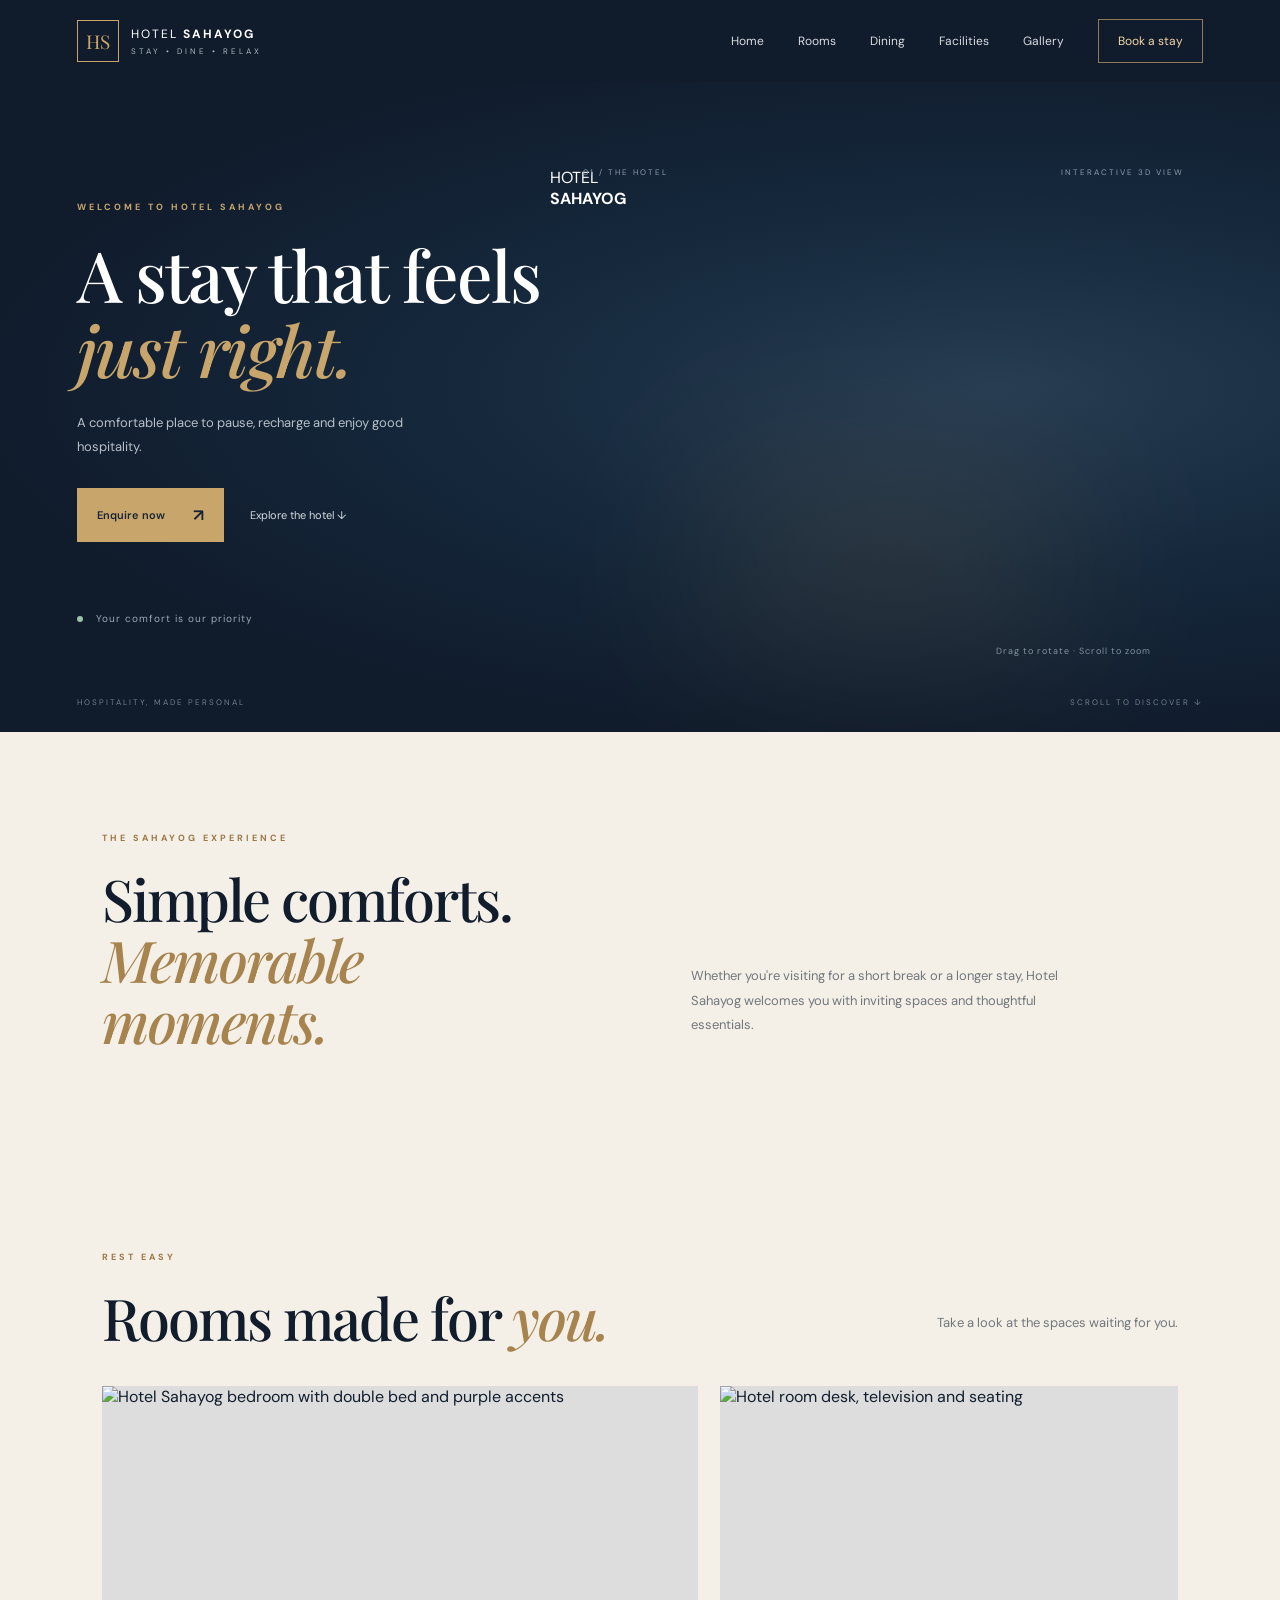
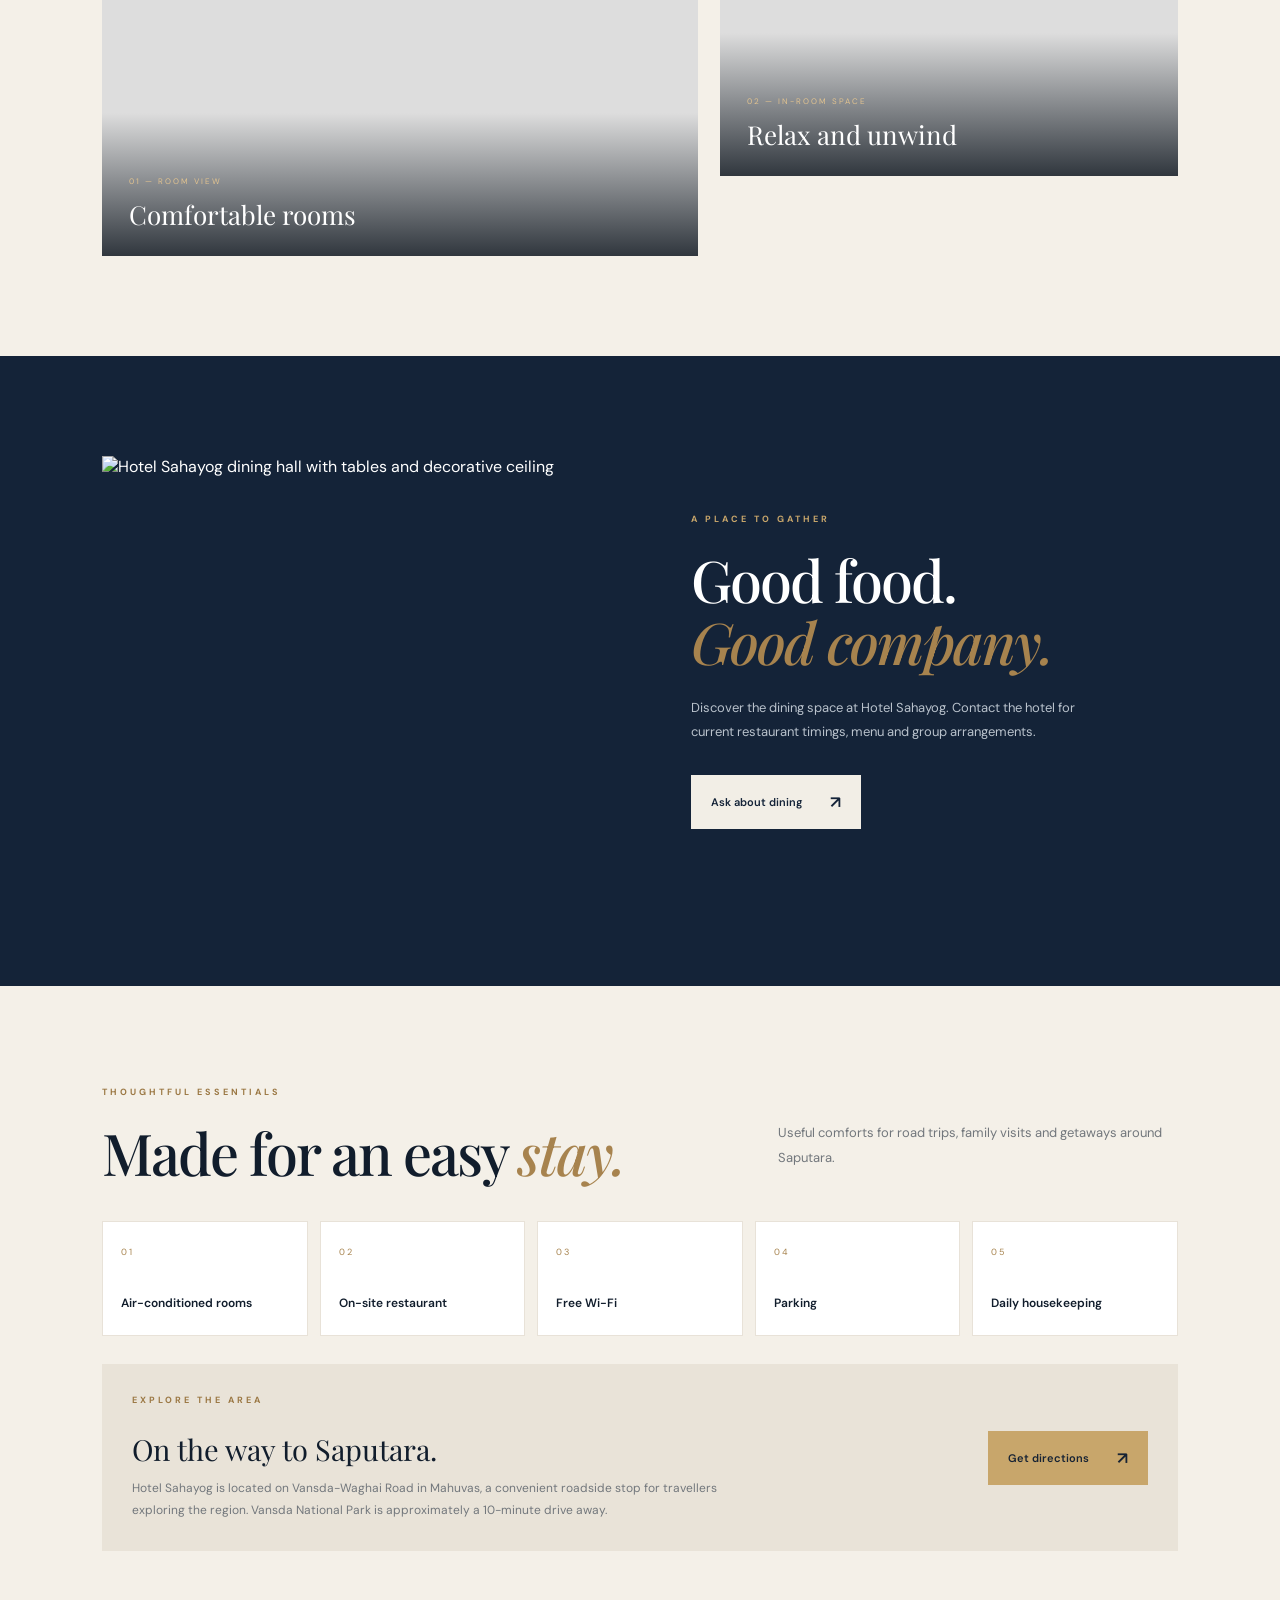
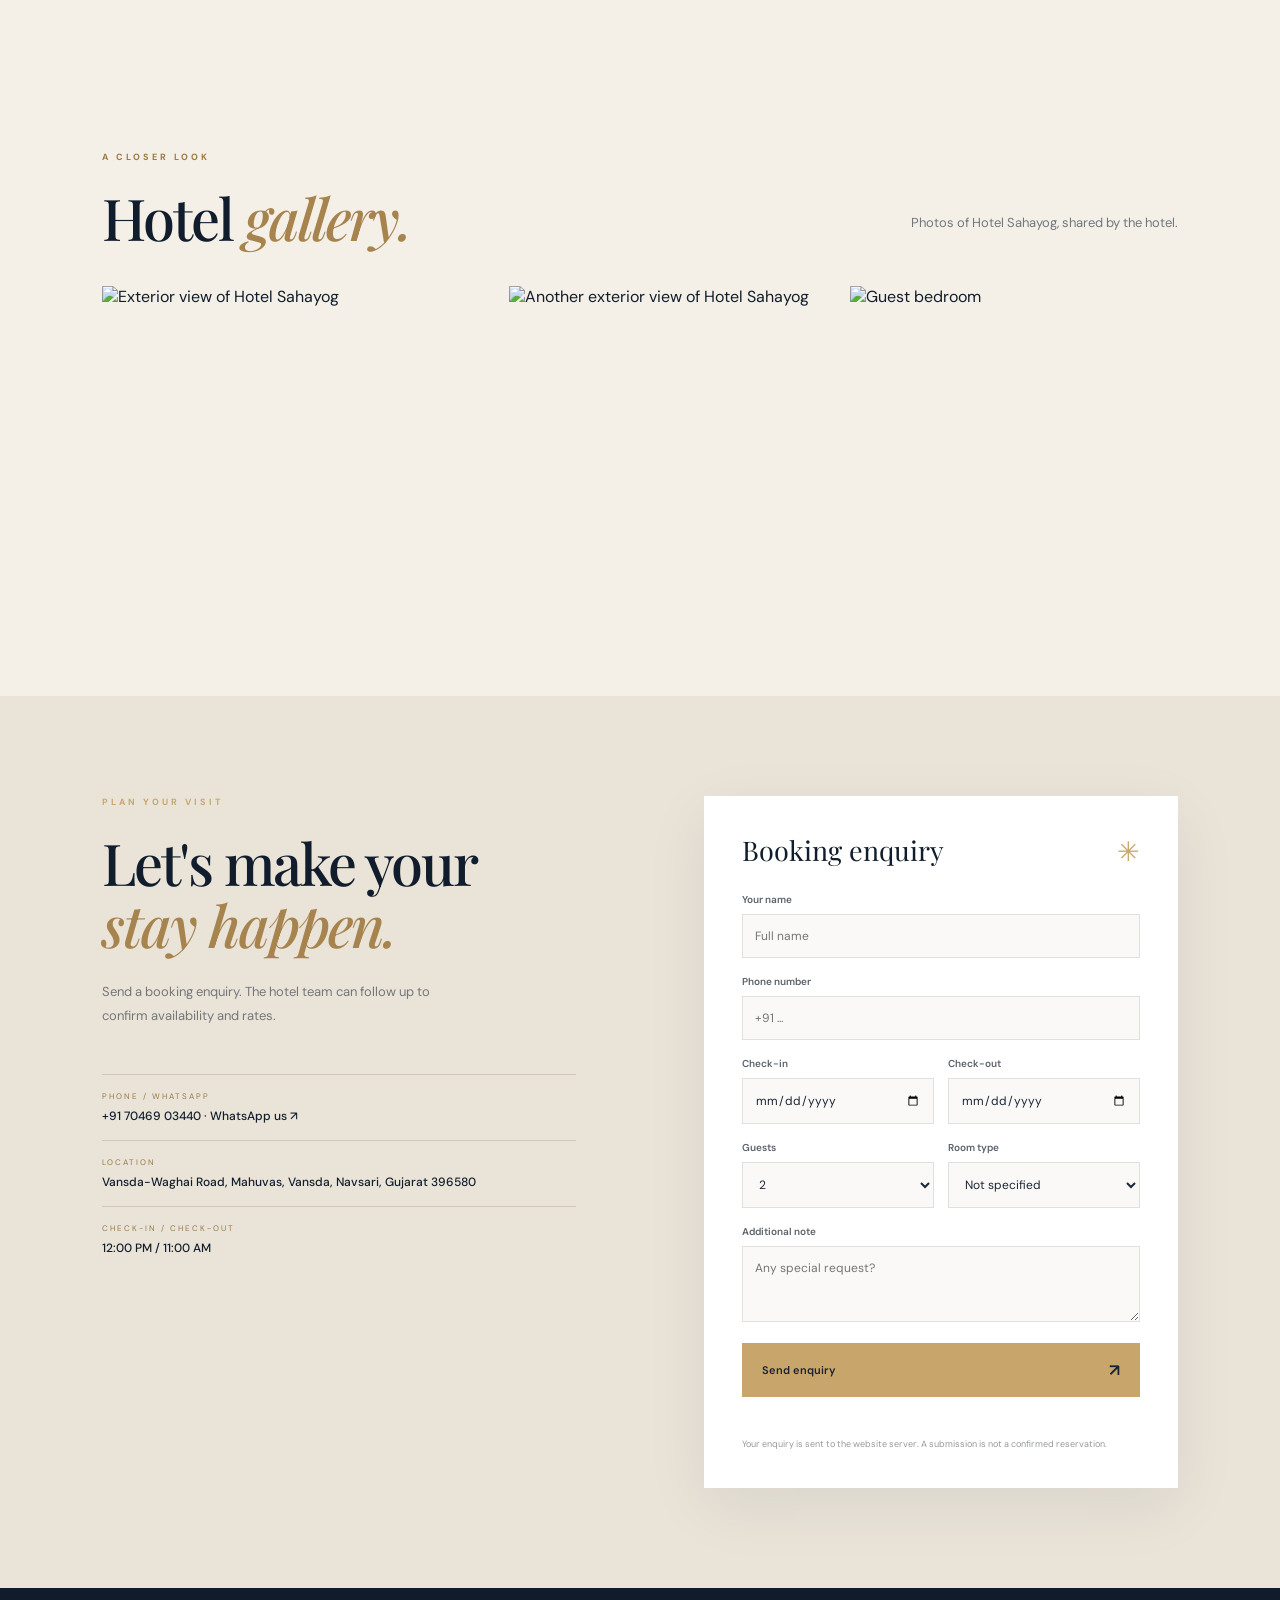
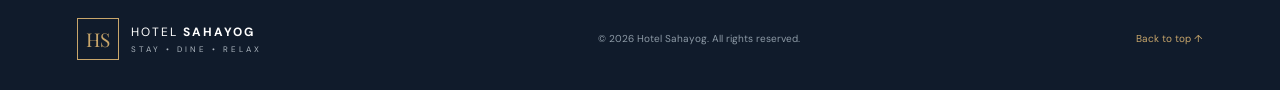
==== public/index.html @ 422ef431 "Add files via upload" ====
<!doctype html>
<html lang="en">
<head>
  <meta charset="utf-8">
  <meta name="viewport" content="width=device-width, initial-scale=1">
  <title>Hotel Sahayog | Comfortable Stay & Dining</title>
  <meta name="description" content="Discover Hotel Sahayog. Explore comfortable rooms, dining and hotel facilities, and send a booking enquiry.">
  <meta name="robots" content="index,follow">
  <meta name="theme-color" content="#101b2b">
  <link rel="canonical" href="https://YOUR-DOMAIN.example/">
  <link rel="stylesheet" href="/styles.css">
  <script type="application/ld+json">
  {
    "@context":"https://schema.org",
    "@type":"Hotel",
    "name":"Hotel Sahayog",
    "description":"Comfortable hotel stay and dining.",
    "url":"https://YOUR-DOMAIN.example/",
    "image":["https://YOUR-DOMAIN.example/images/hotel-front-1.jpg"],
    "telephone":"+917046903440",
    "address":{"@type":"PostalAddress","streetAddress":"Vansda-Waghai Road, Mahuvas","addressLocality":"Vansda, Navsari","postalCode":"396580","addressRegion":"Gujarat","addressCountry":"IN"}
  }
  </script>
</head>
<body>
<header class="topbar">
  <a class="brand" href="#home"><span class="brand-mark">HS</span><span>HOTEL <b>SAHAYOG</b><small>STAY • DINE • RELAX</small></span></a>
  <button class="menu-toggle" aria-label="Open navigation" id="menuToggle">☰</button>
  <nav id="nav"><a href="#home">Home</a><a href="#rooms">Rooms</a><a href="#dining">Dining</a><a href="#facilities">Facilities</a><a href="#gallery">Gallery</a><a class="nav-cta" href="#booking">Book a stay</a></nav>
</header>

<main>
<section class="hero" id="home">
  <div class="hero-copy">
    <p class="eyebrow">WELCOME TO HOTEL SAHAYOG</p>
    <h1>A stay that feels<br><em>just right.</em></h1>
    <p class="hero-sub">A comfortable place to pause, recharge and enjoy good hospitality.</p>
    <div class="hero-actions"><a class="button primary" href="#booking">Enquire now <span>↗</span></a><a class="text-link" href="#gallery">Explore the hotel ↓</a></div>
    <div class="hero-note"><span class="live-dot"></span> Your comfort is our priority</div>
  </div>
  <div class="scene-wrap">
    <div class="scene-label"><span>01 / THE HOTEL</span><span>INTERACTIVE 3D VIEW</span></div>
    <div id="hotel3d" aria-label="Interactive 3D-inspired hotel building illustration"></div>
    <div class="scene-hint">Drag to rotate · Scroll to zoom</div>
    <div class="scene-glow"></div>
  </div>
  <div class="hero-bottom"><span>HOSPITALITY, MADE PERSONAL</span><span>SCROLL TO DISCOVER ↓</span></div>
</section>

<section class="intro section">
  <div><p class="eyebrow dark">THE SAHAYOG EXPERIENCE</p><h2>Simple comforts.<br><em>Memorable moments.</em></h2></div>
  <p class="intro-text">Whether you're visiting for a short break or a longer stay, Hotel Sahayog welcomes you with inviting spaces and thoughtful essentials.</p>
</section>

<section class="rooms section" id="rooms">
  <div class="section-heading"><div><p class="eyebrow dark">REST EASY</p><h2>Rooms made for <em>you.</em></h2></div><p>Take a look at the spaces waiting for you.</p></div>
  <div class="room-grid">
    <article class="room-card large"><img src="/images/bedroom.jpg" alt="Hotel Sahayog bedroom with double bed and purple accents"><div class="room-caption"><span>01 — ROOM VIEW</span><h3>Comfortable rooms</h3></div></article>
    <article class="room-card"><img src="/images/room-desk.jpg" alt="Hotel room desk, television and seating"><div class="room-caption"><span>02 — IN-ROOM SPACE</span><h3>Relax and unwind</h3></div></article>
  </div>
</section>

<section class="dining section" id="dining">
  <div class="dining-image"><img src="/images/restaurant.jpg" alt="Hotel Sahayog dining hall with tables and decorative ceiling"></div>
  <div class="dining-copy"><p class="eyebrow">A PLACE TO GATHER</p><h2>Good food.<br><em>Good company.</em></h2><p>Discover the dining space at Hotel Sahayog. Contact the hotel for current restaurant timings, menu and group arrangements.</p><a class="button light" href="#booking">Ask about dining <span>↗</span></a></div>
</section>

<section class="amenities section" id="facilities">
  <div class="section-heading"><div><p class="eyebrow dark">THOUGHTFUL ESSENTIALS</p><h2>Made for an easy <em>stay.</em></h2></div><p>Useful comforts for road trips, family visits and getaways around Saputara.</p></div>
  <div class="amenity-grid">
    <div class="amenity"><span>01</span><b>Air-conditioned rooms</b></div>
    <div class="amenity"><span>02</span><b>On-site restaurant</b></div>
    <div class="amenity"><span>03</span><b>Free Wi-Fi</b></div>
    <div class="amenity"><span>04</span><b>Parking</b></div>
    <div class="amenity"><span>05</span><b>Daily housekeeping</b></div>
  </div>
  <div class="nearby-note"><div><p class="eyebrow dark">EXPLORE THE AREA</p><h3>On the way to Saputara.</h3><p>Hotel Sahayog is located on Vansda-Waghai Road in Mahuvas, a convenient roadside stop for travellers exploring the region. Vansda National Park is approximately a 10-minute drive away.</p></div><a class="button primary" href="https://www.google.com/maps/search/?api=1&query=Hotel+Sahyog+Mahuvas+Vansda+Navsari+Gujarat" target="_blank" rel="noopener">Get directions <span>↗</span></a></div>
</section>

<section class="gallery section" id="gallery">
  <div class="section-heading"><div><p class="eyebrow dark">A CLOSER LOOK</p><h2>Hotel <em>gallery.</em></h2></div><p>Photos of Hotel Sahayog, shared by the hotel.</p></div>
  <div class="gallery-grid">
    <img src="/images/hotel-front-1.jpg" alt="Exterior view of Hotel Sahayog">
    <img src="/images/hotel-front-2.jpg" alt="Another exterior view of Hotel Sahayog">
    <img src="/images/bedroom.jpg" alt="Guest bedroom">
  </div>
</section>

<section class="booking section" id="booking">
  <div class="booking-copy"><p class="eyebrow">PLAN YOUR VISIT</p><h2>Let's make your<br><em>stay happen.</em></h2><p>Send a booking enquiry. The hotel team can follow up to confirm availability and rates.</p><div class="contact-line"><span>PHONE / WHATSAPP</span><b><a href="tel:+917046903440">+91 70469 03440</a> · <a href="https://wa.me/917046903440" target="_blank" rel="noopener">WhatsApp us ↗</a></b></div><div class="contact-line"><span>LOCATION</span><b>Vansda-Waghai Road, Mahuvas, Vansda, Navsari, Gujarat 396580</b></div><div class="contact-line"><span>CHECK-IN / CHECK-OUT</span><b>12:00 PM / 11:00 AM</b></div></div>
  <form id="bookingForm" class="booking-form">
    <div class="form-title">Booking enquiry <span>✳</span></div>
    <label>Your name<input name="name" required placeholder="Full name" autocomplete="name"></label>
    <label>Phone number<input name="phone" required placeholder="+91 ..." autocomplete="tel"></label>
    <div class="form-row"><label>Check-in<input type="date" name="checkin" required></label><label>Check-out<input type="date" name="checkout" required></label></div>
    <div class="form-row"><label>Guests<select name="guests"><option>1</option><option selected>2</option><option>3</option><option>4</option><option>5</option><option>6</option></select></label><label>Room type<select name="room"><option>Not specified</option><option>Standard room</option><option>Deluxe room</option><option>Family room</option></select></label></div>
    <label>Additional note<textarea name="note" rows="3" placeholder="Any special request?"></textarea></label>
    <button class="button primary submit" type="submit">Send enquiry <span>↗</span></button>
    <p class="form-status" id="formStatus" role="status"></p>
    <small>Your enquiry is sent to the website server. A submission is not a confirmed reservation.</small>
  </form>
</section>
</main>
<footer><a class="brand footer-brand" href="#home"><span class="brand-mark">HS</span><span>HOTEL <b>SAHAYOG</b><small>STAY • DINE • RELAX</small></span></a><p>© <span id="year"></span> Hotel Sahayog. All rights reserved.</p><a href="#home">Back to top ↑</a></footer>
<script src="https://cdnjs.cloudflare.com/ajax/libs/three.js/r152/three.min.js"></script>
<script src="/app.js"></script>
</body>
</html>
---- styles.css ----
@import url('https://fonts.googleapis.com/css2?family=DM+Sans:wght@400;500;600;700&family=Playfair+Display:ital,wght@0,500;0,600;0,700;1,500;1,600&display=swap');
:root{--ink:#111d2c;--cream:#f4f0e8;--gold:#c8a66b;--muted:#8e9297;--white:#fff}
*{box-sizing:border-box}html{scroll-behavior:smooth}body{margin:0;background:var(--cream);color:var(--ink);font-family:'DM Sans',sans-serif}a{color:inherit;text-decoration:none}.topbar{height:82px;padding:0 6vw;display:flex;align-items:center;justify-content:space-between;background:#101b2b;color:white;position:relative;z-index:5}.brand{display:flex;align-items:center;gap:12px;font-size:12px;letter-spacing:2px}.brand-mark{width:42px;height:42px;border:1px solid var(--gold);display:grid;place-items:center;color:var(--gold);font-family:'Playfair Display';font-size:19px;letter-spacing:0}.brand small{display:block;color:#aeb7c0;font-size:8px;letter-spacing:3px;margin-top:4px}nav{display:flex;align-items:center;gap:34px;font-size:12px;color:#d8dce1}nav a:hover{color:var(--gold)}.nav-cta{padding:13px 19px;border:1px solid #8f7957;color:#f2d7a7}.menu-toggle{display:none;background:none;color:white;border:0;font-size:24px}
.hero{min-height:650px;background:radial-gradient(ellipse at 78% 47%,#263c52 0,#15283c 38%,#101b2b 75%);color:white;position:relative;display:grid;grid-template-columns:42% 58%;padding:85px 6vw 75px;overflow:hidden}.hero-copy{z-index:2;padding-top:34px}.eyebrow{font-size:9px;letter-spacing:3px;color:var(--gold);font-weight:700;margin:0 0 24px}.hero h1,.section h2{font-family:'Playfair Display',serif;font-weight:500;font-size:clamp(45px,5.5vw,76px);line-height:1.06;letter-spacing:-2px;margin:0}.hero h1 em,.section h2 em{font-weight:500;color:var(--gold)}.hero-sub{color:#b7c0c9;max-width:350px;line-height:1.8;font-size:13px;margin:25px 0 30px}.hero-actions{display:flex;align-items:center;gap:26px}.button{display:inline-flex;align-items:center;justify-content:space-between;gap:28px;padding:16px 20px;font:600 11px 'DM Sans';border:0;cursor:pointer}.primary{background:var(--gold);color:#172334}.button span{font-size:17px}.text-link{font-size:11px;color:#d5dce2}.hero-note{font-size:10px;color:#9ba9b6;margin-top:70px;letter-spacing:1px}.live-dot{display:inline-block;width:6px;height:6px;border-radius:50%;background:#9dc4a7;margin-right:9px}.scene-wrap{position:relative;min-height:430px}.scene-label{position:absolute;top:0;left:5%;right:3%;display:flex;justify-content:space-between;font-size:8px;letter-spacing:2px;color:#8e9cab;z-index:2}#hotel3d{height:420px;width:100%;cursor:grab;position:relative;z-index:1}#hotel3d:active{cursor:grabbing}.scene-hint{position:absolute;bottom:0;right:8%;font-size:9px;color:#8293a3;letter-spacing:1px}.scene-glow{position:absolute;width:350px;height:160px;bottom:20px;left:25%;background:#b38c55;filter:blur(90px);opacity:.17}.hero-bottom{position:absolute;bottom:25px;left:6vw;right:6vw;display:flex;justify-content:space-between;font-size:8px;letter-spacing:2px;color:#718091}.section{padding:100px 8vw}.intro{display:grid;grid-template-columns:1fr 1fr;align-items:end;gap:8vw}.dark{color:#9b7844}.section h2{font-size:clamp(39px,4.5vw,60px)}.section h2 em{color:#a7834e}.intro-text,.section-heading>p{font-size:13px;line-height:1.9;color:#72777c;max-width:400px}.section-heading{display:flex;justify-content:space-between;align-items:end;margin-bottom:38px}.room-grid{display:grid;grid-template-columns:1.3fr 1fr;gap:22px}.room-card{position:relative;height:390px;overflow:hidden;background:#ddd}.room-card.large{height:470px}.room-card img,.dining-image img,.gallery-grid img{width:100%;height:100%;object-fit:cover;display:block;transition:transform .7s}.room-card:hover img,.gallery-grid img:hover{transform:scale(1.035)}.room-caption{position:absolute;bottom:0;left:0;right:0;padding:55px 27px 24px;color:white;background:linear-gradient(transparent,rgba(5,13,22,.8))}.room-caption span{font-size:8px;letter-spacing:2px;color:#e2c38f}.room-caption h3{font:26px 'Playfair Display';margin:8px 0 0}.dining{background:#142338;color:white;display:grid;grid-template-columns:1fr 1fr;gap:8vw;align-items:center}.dining-image{height:430px;overflow:hidden}.dining-copy p:not(.eyebrow){color:#b9c2cc;font-size:13px;line-height:1.9;max-width:390px;margin:24px 0 30px}.light{background:#f2eee6;color:#142338}.gallery-grid{display:grid;grid-template-columns:1.2fr 1fr 1fr;gap:14px;height:310px}.gallery-grid img{min-width:0}.booking{background:#e9e3d8;display:grid;grid-template-columns:1fr 1fr;gap:10vw}.booking-copy>p:not(.eyebrow){color:#74777a;font-size:13px;line-height:1.9;max-width:360px;margin:25px 0 45px}.contact-line{border-top:1px solid #d0c7b9;padding:16px 0;display:flex;flex-direction:column;gap:7px}.contact-line span{font-size:8px;letter-spacing:2px;color:#987849}.contact-line b{font-size:12px;font-weight:500}.booking-form{background:#fff;padding:36px 38px;box-shadow:0 18px 60px #17233412}.form-title{font:27px 'Playfair Display';margin-bottom:25px}.form-title span{float:right;color:var(--gold)}label{display:block;font-size:10px;font-weight:600;color:#5b626a;margin:0 0 17px}input,select,textarea{display:block;width:100%;margin-top:8px;border:1px solid #e2e0dc;background:#faf9f7;padding:13px 12px;font:12px 'DM Sans';color:#1b2736;border-radius:0}input:focus,select:focus,textarea:focus{outline:1px solid #b28c54}.form-row{display:grid;grid-template-columns:1fr 1fr;gap:14px}.submit{width:100%;margin-top:4px}.booking-form small{display:block;color:#96999c;font-size:9px;line-height:1.6;margin-top:13px}.form-status{font-size:11px;min-height:16px;color:#3f7650}footer{background:#101b2b;color:#c1c8d0;padding:30px 6vw;display:flex;align-items:center;justify-content:space-between;font-size:10px}footer>p{color:#8d9aa6}.footer-brand{color:white}footer>a:last-child{color:var(--gold)}
@media(max-width:760px){.topbar{height:70px;padding:0 5vw}.menu-toggle{display:block}nav{display:none;position:absolute;top:70px;left:0;right:0;background:#101b2b;padding:20px 6vw 28px;flex-direction:column;align-items:flex-start;gap:20px}nav.open{display:flex}.hero{padding:58px 6vw 65px;display:flex;flex-direction:column;min-height:auto}.hero-copy{padding:0}.hero h1{font-size:56px}.hero-note{margin-top:35px}.scene-wrap{min-height:330px;margin-top:40px}#hotel3d{height:310px}.hero-bottom{font-size:7px}.section{padding:70px 6vw}.intro,.dining,.booking{grid-template-columns:1fr;gap:35px}.intro{align-items:start}.section-heading{display:block}.section-heading>p{margin-top:18px}.room-grid{grid-template-columns:1fr}.room-card,.room-card.large{height:340px}.dining-image{height:300px}.gallery-grid{height:auto;grid-template-columns:1fr 1fr}.gallery-grid img{height:180px}.gallery-grid img:first-child{grid-column:span 2;height:220px}.booking-form{padding:27px 20px}footer{gap:18px;flex-wrap:wrap}footer>p{order:3;width:100%;margin:0}}

.amenity-grid{display:grid;grid-template-columns:repeat(5,1fr);gap:12px;margin-top:35px}
.amenity{background:#fff;padding:24px 18px;min-height:115px;display:flex;flex-direction:column;justify-content:space-between;border:1px solid #e8e2d8}
.amenity span{font-size:9px;color:#a7834e;letter-spacing:2px}
.amenity b{font-size:12px;font-weight:600}
.nearby-note{margin-top:28px;padding:30px;background:#e9e3d8;display:flex;align-items:center;justify-content:space-between;gap:25px}
.nearby-note h3{font:29px 'Playfair Display';margin:0 0 10px}
.nearby-note p:not(.eyebrow){max-width:600px;font-size:12px;line-height:1.8;color:#72777c;margin:0}
@media(max-width:760px){.amenity-grid{grid-template-columns:1fr 1fr}.nearby-note{align-items:flex-start;flex-direction:column}.nearby-note .button{width:100%}}
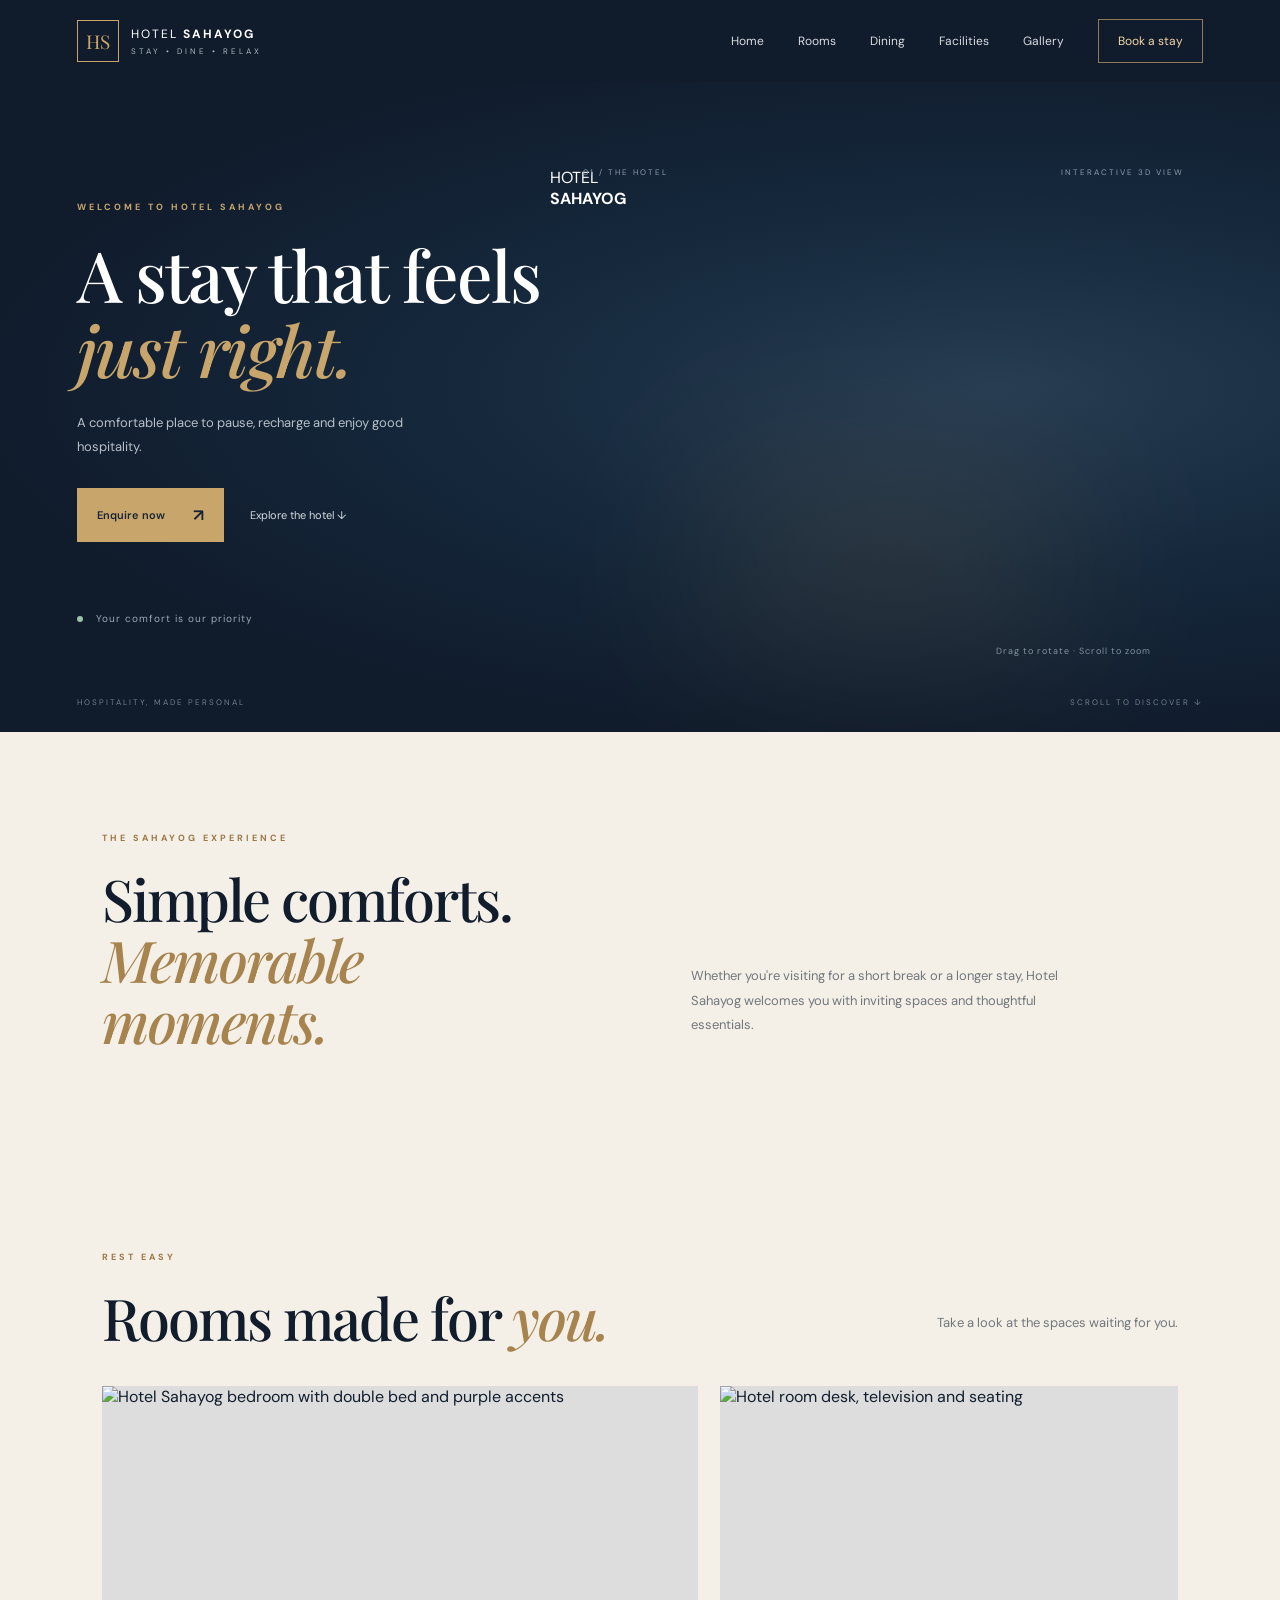
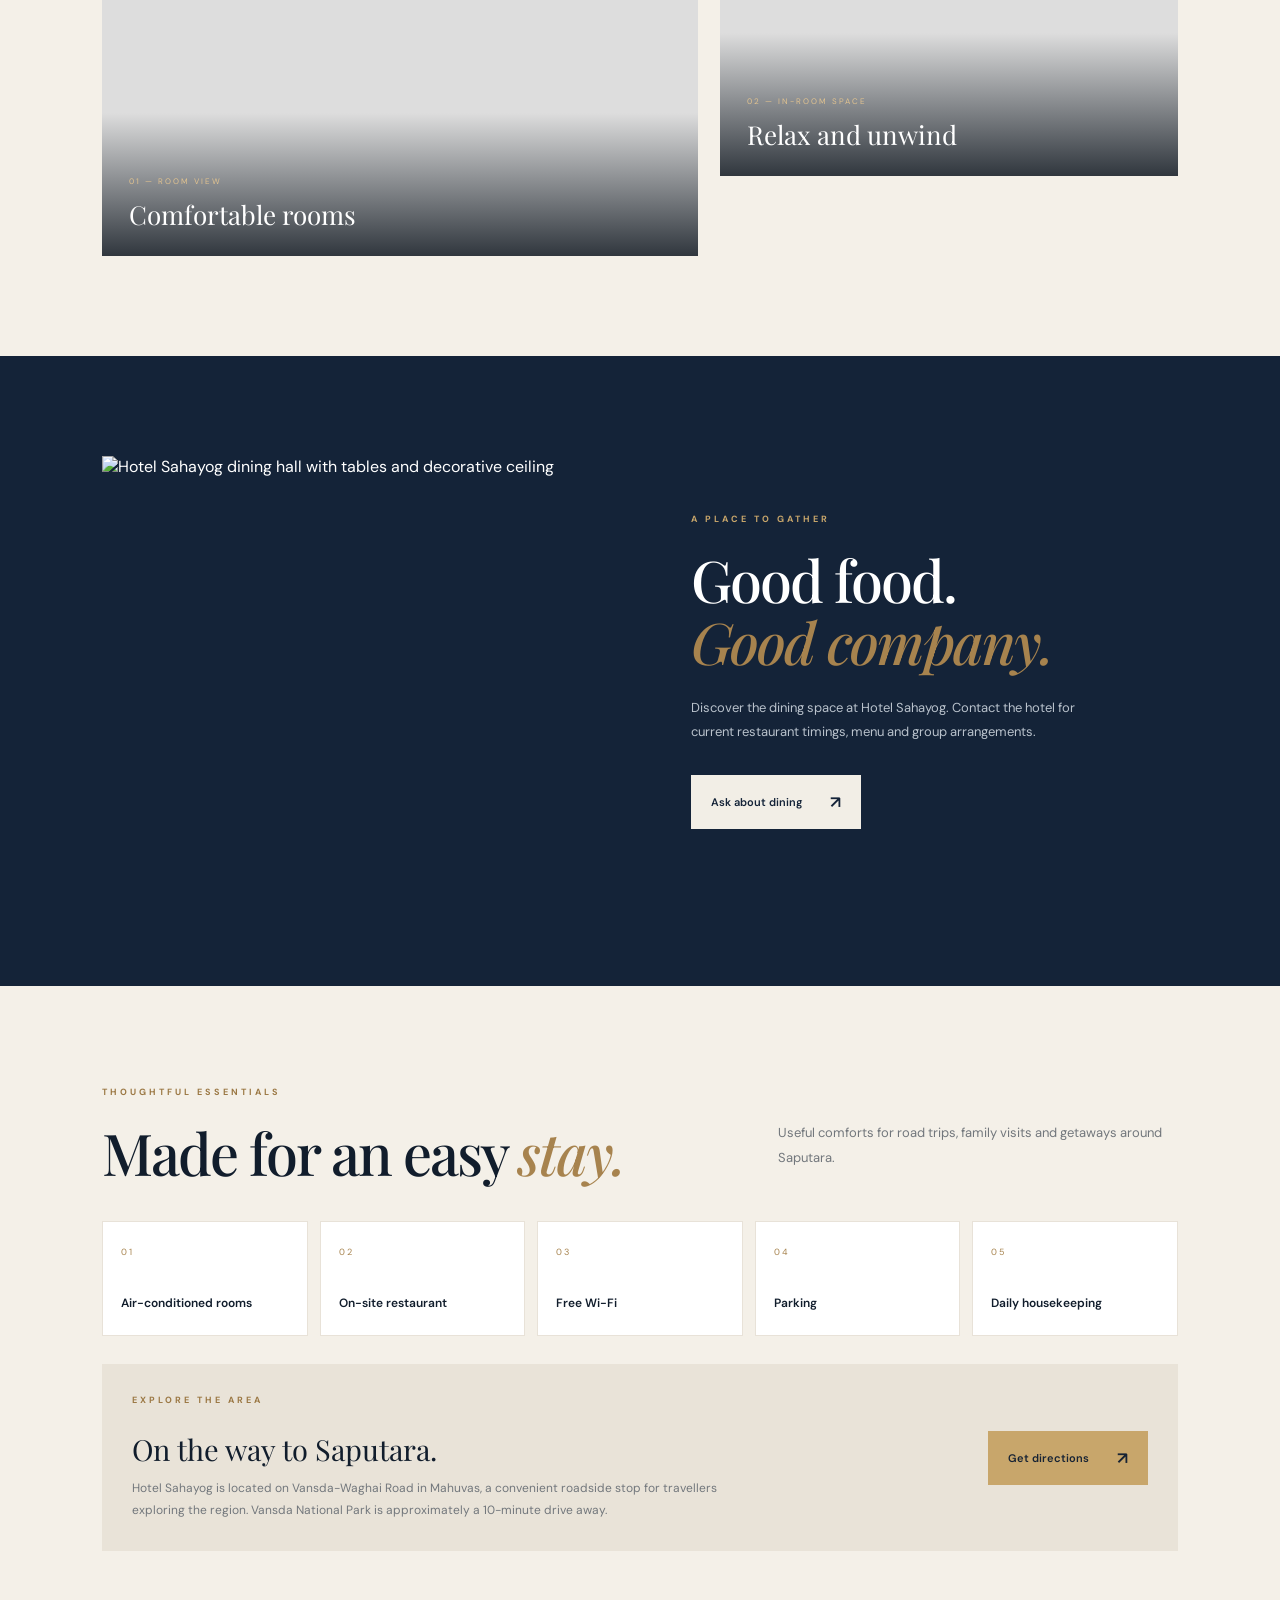
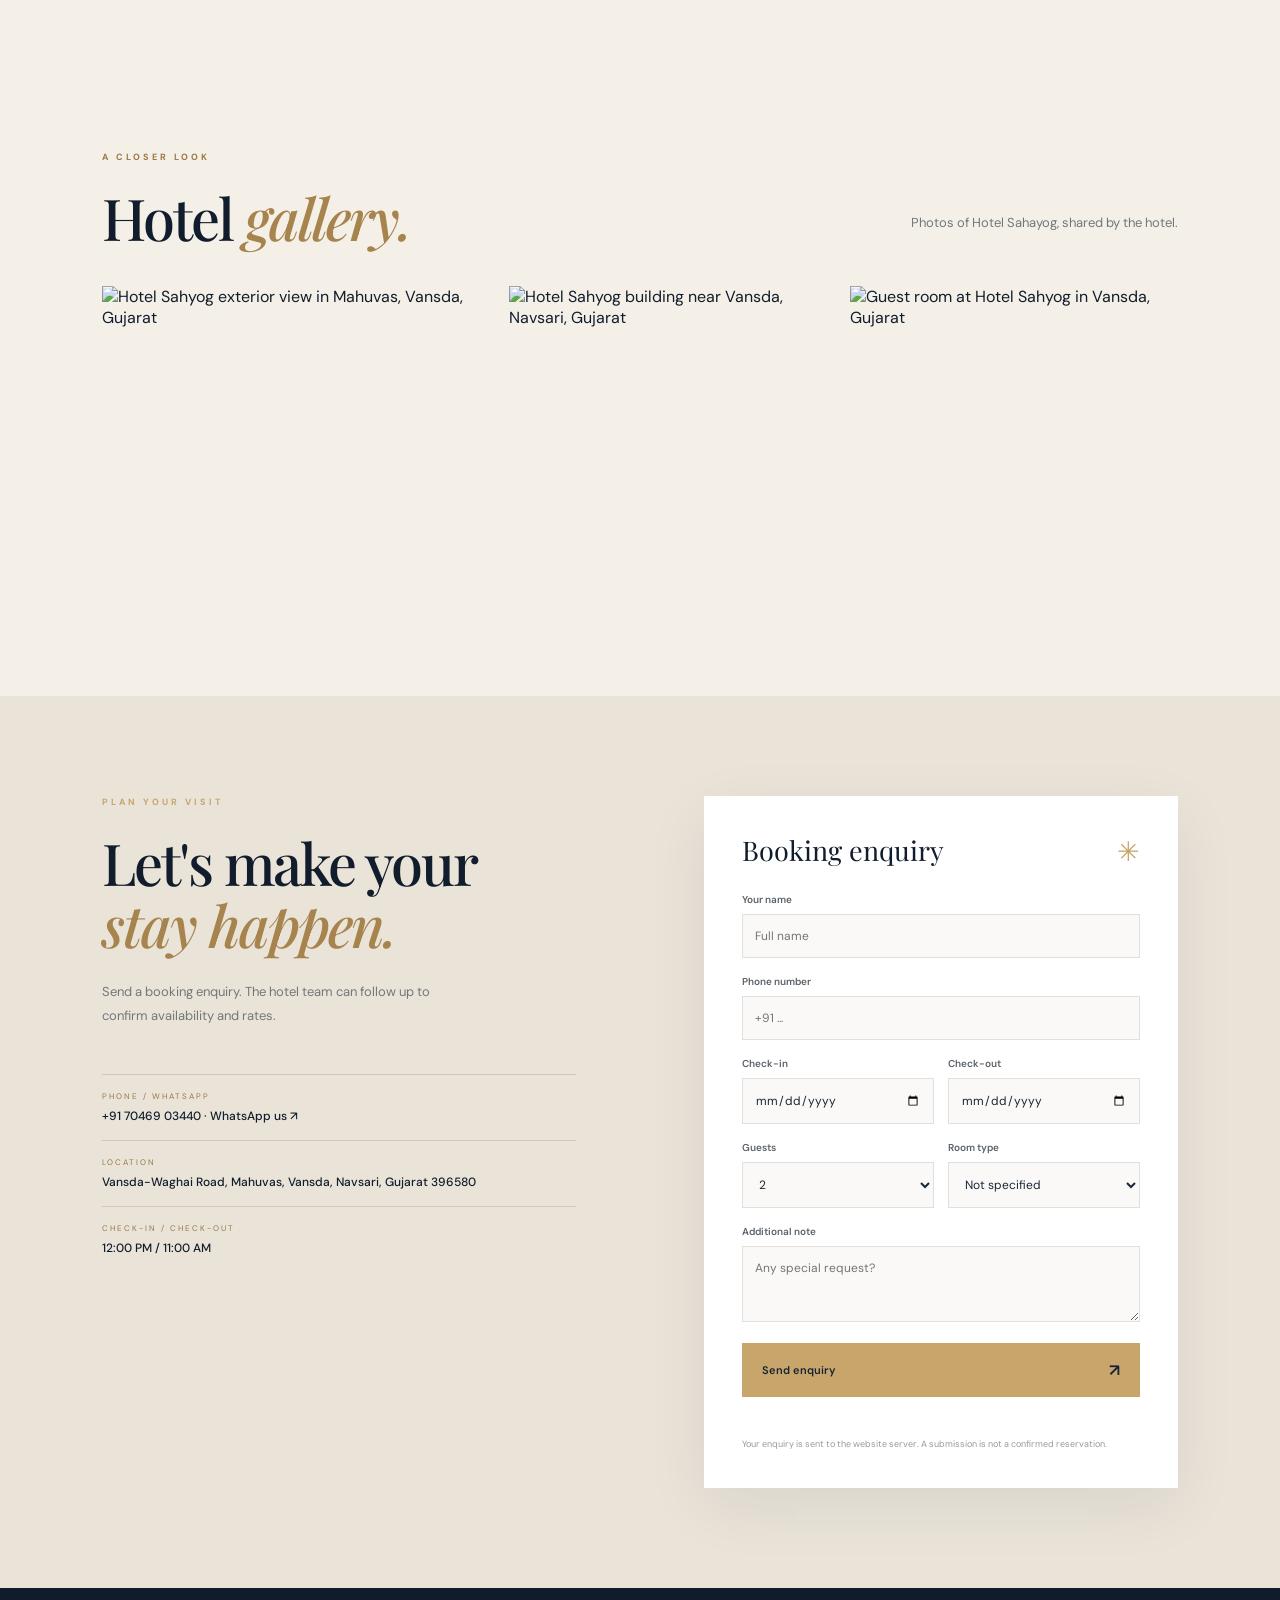
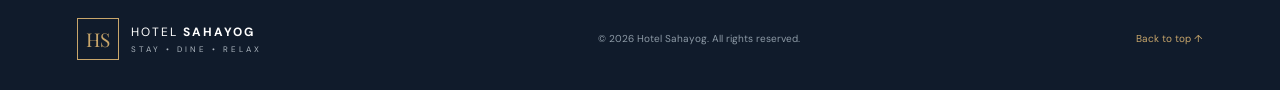
==== commit 81b420e6: "Update image alt text for hotel gallery" ====
--- a/public/index.html
+++ b/public/index.html
@@ -1,6 +1,6 @@
 <!doctype html>
 <html lang="en">
-<head>
+<head><meta name="google-site-verification" content="0QRzXC6geWnSZXMBIeUhuHWOzi_Ix9MwNsCq_LZ8lzo" />
   <meta charset="utf-8">
   <meta name="viewport" content="width=device-width, initial-scale=1">
   <title>Hotel Sahayog | Comfortable Stay & Dining</title>
@@ -80,9 +80,9 @@
 <section class="gallery section" id="gallery">
   <div class="section-heading"><div><p class="eyebrow dark">A CLOSER LOOK</p><h2>Hotel <em>gallery.</em></h2></div><p>Photos of Hotel Sahayog, shared by the hotel.</p></div>
   <div class="gallery-grid">
-    <img src="/images/hotel-front-1.jpg" alt="Exterior view of Hotel Sahayog">
-    <img src="/images/hotel-front-2.jpg" alt="Another exterior view of Hotel Sahayog">
-    <img src="/images/bedroom.jpg" alt="Guest bedroom">
+    <img src="/images/hotel-front-1.jpg" alt="Hotel Sahyog exterior view in Mahuvas, Vansda, Gujarat">
+    <img src="/images/hotel-front-2.jpg" alt="Hotel Sahyog building near Vansda, Navsari, Gujarat">
+    <img src="/images/bedroom.jpg" alt="Guest room at Hotel Sahyog in Vansda, Gujarat">
   </div>
 </section>
 
@@ -105,4 +105,4 @@
 <script src="https://cdnjs.cloudflare.com/ajax/libs/three.js/r152/three.min.js"></script>
 <script src="/app.js"></script>
 </body>
-</html>+</html>
